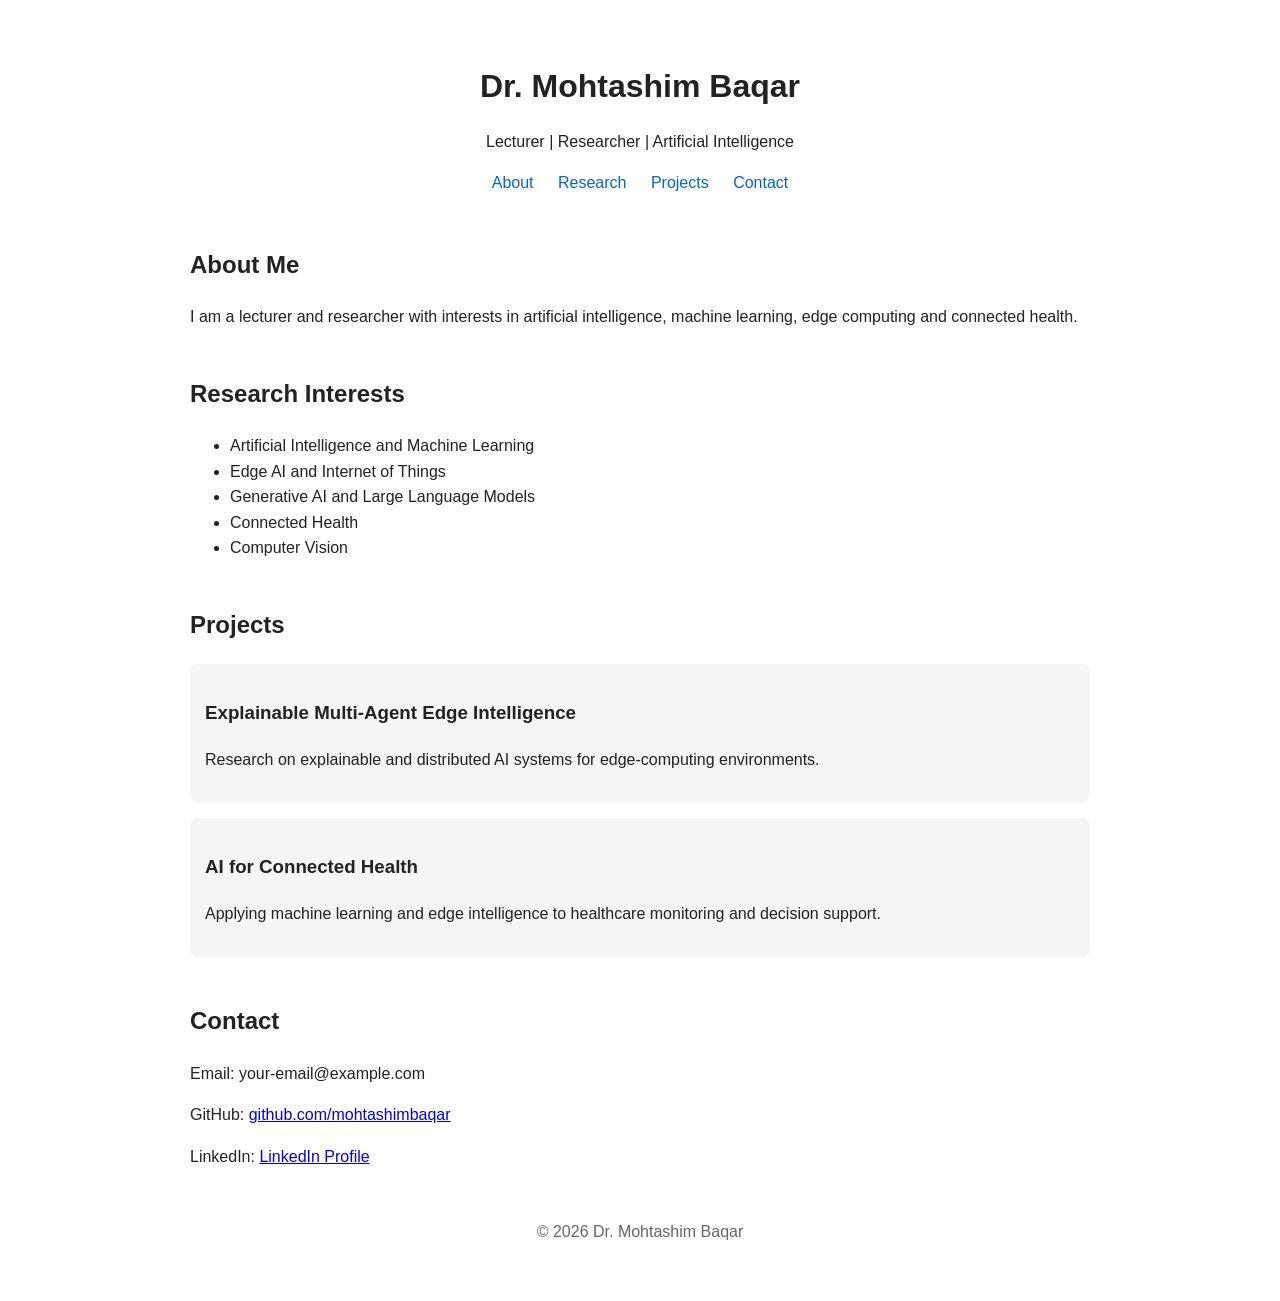
==== index.html @ 392f20ff "Create personal webpage for Dr. Mohtashim Baqar This HTML file serves as a personal webpage for Dr. " ====
<!DOCTYPE html>
<html lang="en">
<head>
    <meta charset="UTF-8">
    <meta name="viewport" content="width=device-width, initial-scale=1.0">

    <title>Dr. Mohtashim Baqar</title>

    <style>
        body {
            font-family: Arial, sans-serif;
            max-width: 900px;
            margin: auto;
            padding: 40px 20px;
            line-height: 1.6;
            color: #222;
        }

        header {
            text-align: center;
            margin-bottom: 50px;
        }

        h1 {
            margin-bottom: 5px;
        }

        nav a {
            margin: 0 10px;
            color: #0366d6;
            text-decoration: none;
        }

        section {
            margin-bottom: 45px;
        }

        .project {
            padding: 15px;
            margin-bottom: 15px;
            background: #f5f5f5;
            border-radius: 8px;
        }

        footer {
            text-align: center;
            margin-top: 50px;
            color: #666;
        }
    </style>
</head>

<body>

<header>
    <h1>Dr. Mohtashim Baqar</h1>
    <p>Lecturer | Researcher | Artificial Intelligence</p>

    <nav>
        <a href="#about">About</a>
        <a href="#research">Research</a>
        <a href="#projects">Projects</a>
        <a href="#contact">Contact</a>
    </nav>
</header>

<section id="about">
    <h2>About Me</h2>
    <p>
        I am a lecturer and researcher with interests in artificial
        intelligence, machine learning, edge computing and connected health.
    </p>
</section>

<section id="research">
    <h2>Research Interests</h2>

    <ul>
        <li>Artificial Intelligence and Machine Learning</li>
        <li>Edge AI and Internet of Things</li>
        <li>Generative AI and Large Language Models</li>
        <li>Connected Health</li>
        <li>Computer Vision</li>
    </ul>
</section>

<section id="projects">
    <h2>Projects</h2>

    <div class="project">
        <h3>Explainable Multi-Agent Edge Intelligence</h3>
        <p>
            Research on explainable and distributed AI systems for
            edge-computing environments.
        </p>
    </div>

    <div class="project">
        <h3>AI for Connected Health</h3>
        <p>
            Applying machine learning and edge intelligence to healthcare
            monitoring and decision support.
        </p>
    </div>
</section>

<section id="contact">
    <h2>Contact</h2>

    <p>Email: your-email@example.com</p>
    <p>
        GitHub:
        <a href="https://github.com/mohtashimbaqar">
            github.com/mohtashimbaqar
        </a>
    </p>

    <p>
        LinkedIn:
        <a href="https://www.linkedin.com/">
            LinkedIn Profile
        </a>
    </p>
</section>

<footer>
    <p>© 2026 Dr. Mohtashim Baqar</p>
</footer>

</body>
</html>
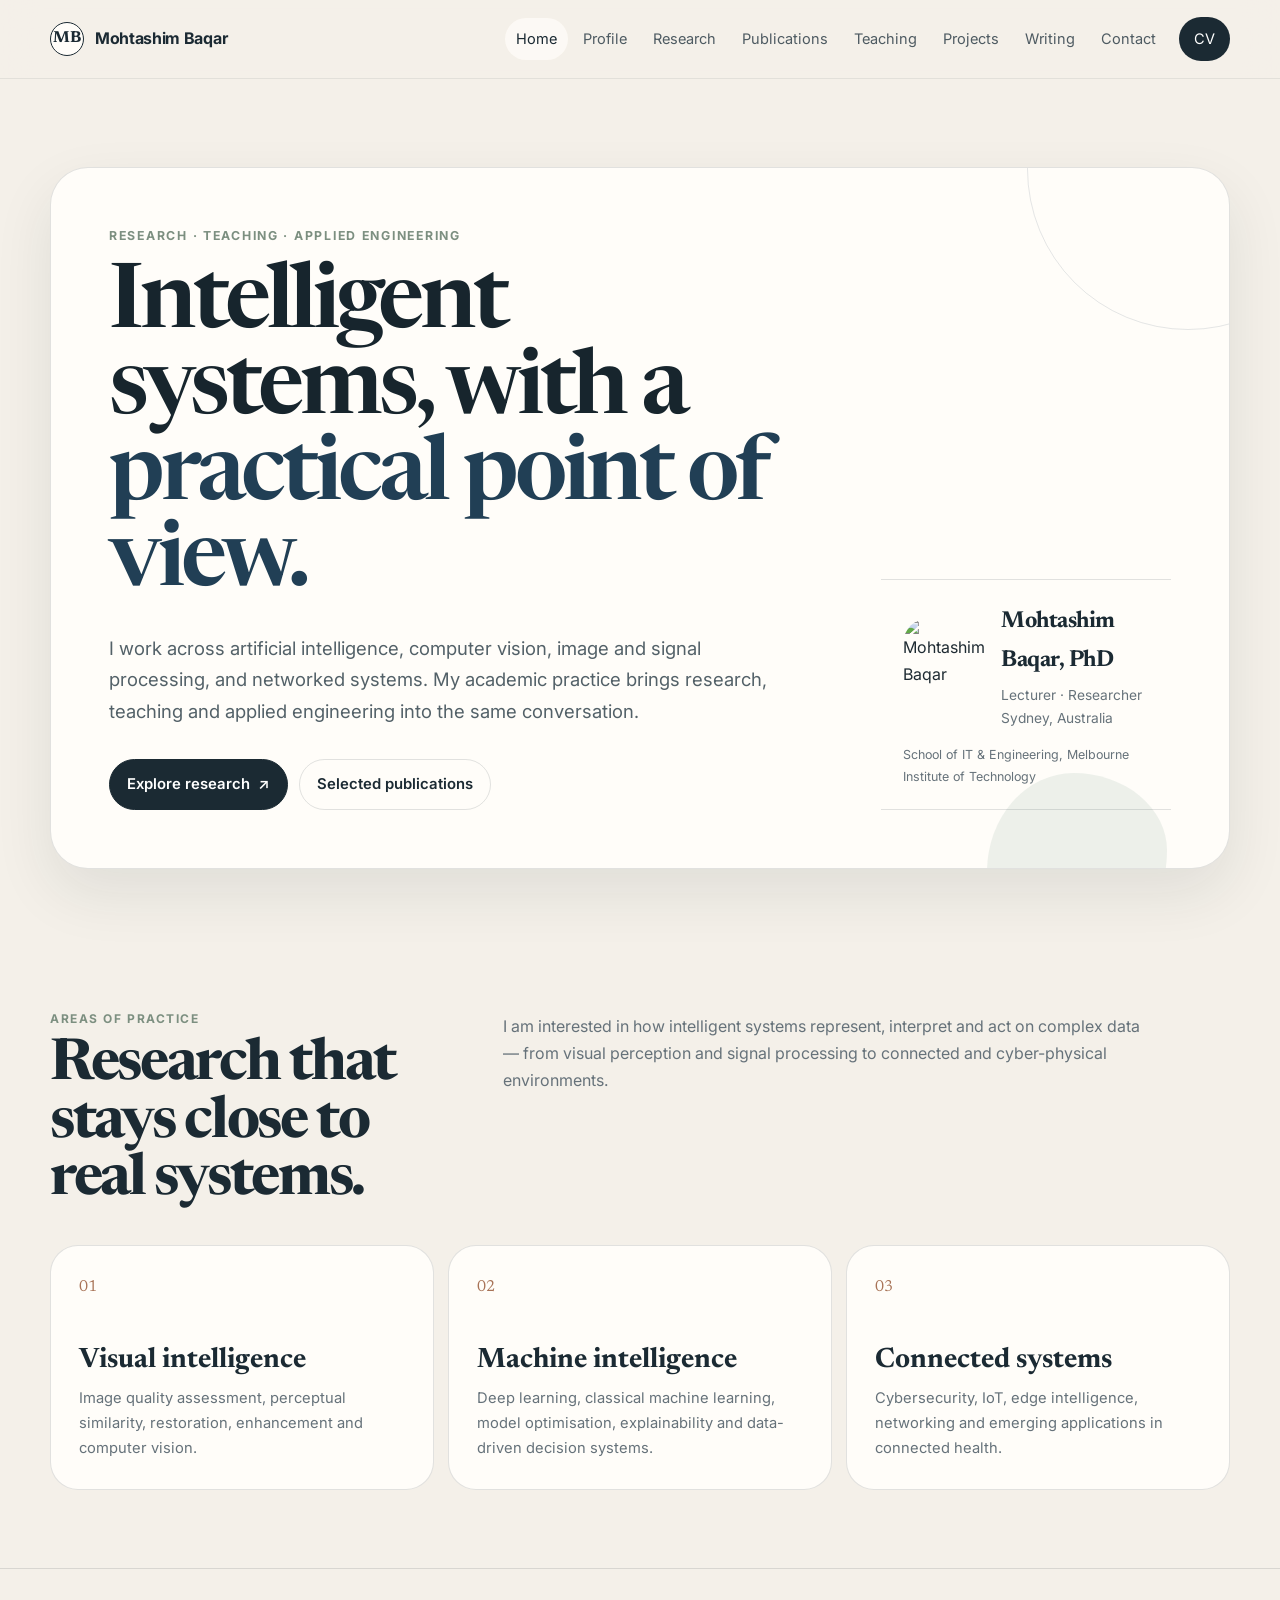
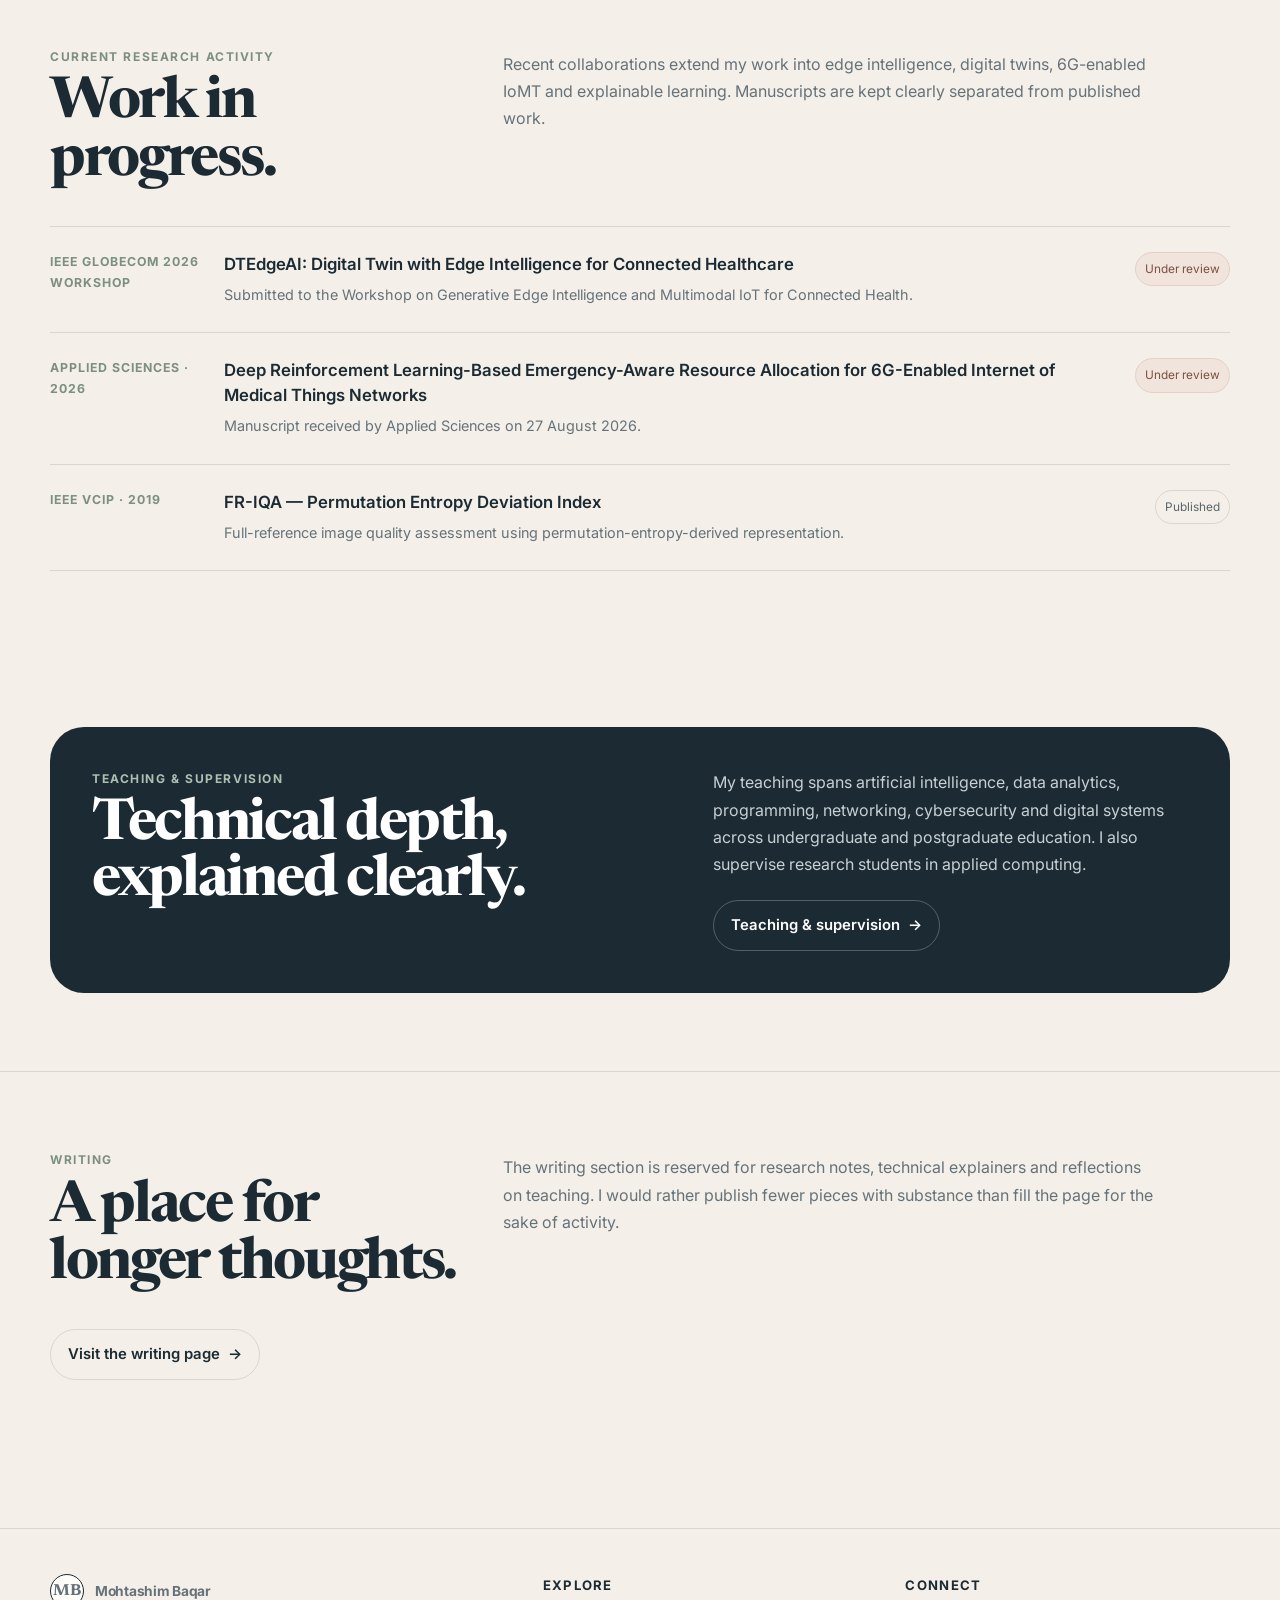
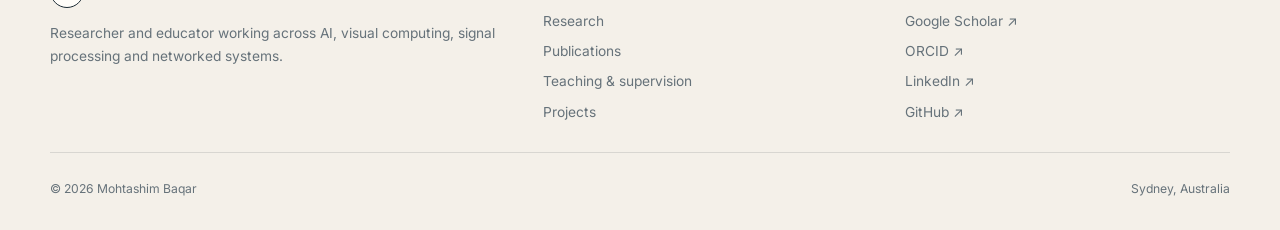
==== commit 9dd6884c: "Redesign homepage as refined human academic portfolio" ====
--- a/index.html
+++ b/index.html
@@ -1,131 +1,120 @@
-<!DOCTYPE html>
+<!doctype html>
 <html lang="en">
 <head>
-    <meta charset="UTF-8">
-    <meta name="viewport" content="width=device-width, initial-scale=1.0">
-
-    <title>Dr. Mohtashim Baqar</title>
-
-    <style>
-        body {
-            font-family: Arial, sans-serif;
-            max-width: 900px;
-            margin: auto;
-            padding: 40px 20px;
-            line-height: 1.6;
-            color: #222;
-        }
-
-        header {
-            text-align: center;
-            margin-bottom: 50px;
-        }
-
-        h1 {
-            margin-bottom: 5px;
-        }
-
-        nav a {
-            margin: 0 10px;
-            color: #0366d6;
-            text-decoration: none;
-        }
-
-        section {
-            margin-bottom: 45px;
-        }
-
-        .project {
-            padding: 15px;
-            margin-bottom: 15px;
-            background: #f5f5f5;
-            border-radius: 8px;
-        }
-
-        footer {
-            text-align: center;
-            margin-top: 50px;
-            color: #666;
-        }
-    </style>
+  <meta charset="utf-8">
+  <meta name="viewport" content="width=device-width,initial-scale=1">
+  <title>Mohtashim Baqar, PhD | Researcher & Educator</title>
+  <meta name="description" content="Mohtashim Baqar is a Sydney-based lecturer and researcher working across artificial intelligence, computer vision, image and signal processing, cybersecurity and networked systems.">
+  <meta name="theme-color" content="#f4f0e9">
+  <link rel="canonical" href="https://mohtashimbq.github.io/">
+  <link rel="icon" href="favicon.svg" type="image/svg+xml">
+  <link rel="stylesheet" href="assets/styles.css">
+  <meta property="og:title" content="Mohtashim Baqar, PhD">
+  <meta property="og:description" content="Research, teaching and applied engineering across AI, visual computing and networked systems.">
+  <meta property="og:type" content="website">
+  <meta property="og:url" content="https://mohtashimbq.github.io/">
+  <script type="application/ld+json">{"@context":"https://schema.org","@type":"Person","name":"Mohtashim Baqar","honorificSuffix":"PhD","jobTitle":"Lecturer","affiliation":{"@type":"CollegeOrUniversity","name":"Melbourne Institute of Technology"},"url":"https://mohtashimbq.github.io/","sameAs":["https://scholar.google.com/citations?user=G6kk2C8AAAAJ","https://orcid.org/0000-0002-4683-3783","https://www.linkedin.com/in/mohtashimbq","https://github.com/mohtashimbq"]}</script>
 </head>
-
 <body>
-
-<header>
-    <h1>Dr. Mohtashim Baqar</h1>
-    <p>Lecturer | Researcher | Artificial Intelligence</p>
-
-    <nav>
-        <a href="#about">About</a>
-        <a href="#research">Research</a>
-        <a href="#projects">Projects</a>
-        <a href="#contact">Contact</a>
+<a class="skip-link" href="#main">Skip to content</a>
+<header class="site-header">
+  <div class="container nav">
+    <a class="brand" href="index.html" aria-label="Mohtashim Baqar home"><span class="brand-mark">MB</span><span>Mohtashim Baqar</span></a>
+    <button class="menu-btn" aria-label="Open navigation" aria-expanded="false">☰</button>
+    <nav class="nav-links" aria-label="Primary navigation">
+      <a class="active" href="index.html">Home</a>
+      <a href="profile.html">Profile</a>
+      <a href="research.html">Research</a>
+      <a href="publications.html">Publications</a>
+      <a href="teaching.html">Teaching</a>
+      <a href="projects.html">Projects</a>
+      <a href="writing.html">Writing</a>
+      <a href="contact.html">Contact</a>
+      <a class="nav-cta" href="cv.html">CV</a>
     </nav>
+  </div>
 </header>
 
-<section id="about">
-    <h2>About Me</h2>
-    <p>
-        I am a lecturer and researcher with interests in artificial
-        intelligence, machine learning, edge computing and connected health.
-    </p>
-</section>
+<main id="main">
+  <section class="hero">
+    <div class="container">
+      <div class="hero-panel">
+        <div>
+          <div class="eyebrow">Research · Teaching · Applied engineering</div>
+          <h1>Intelligent systems, with a <em>practical point of view.</em></h1>
+          <p class="hero-copy">I work across artificial intelligence, computer vision, image and signal processing, and networked systems. My academic practice brings research, teaching and applied engineering into the same conversation.</p>
+          <div class="hero-actions">
+            <a class="btn btn-dark" href="research.html">Explore research <span aria-hidden="true">↗</span></a>
+            <a class="btn btn-light" href="publications.html">Selected publications</a>
+          </div>
+        </div>
+        <aside class="identity-card" aria-label="Profile summary">
+          <div class="identity-top">
+            <img class="identity-photo" src="https://avatars.githubusercontent.com/u/22490806?v=4" alt="Mohtashim Baqar" width="96" height="96">
+            <div><h2>Mohtashim Baqar, PhD</h2><p>Lecturer · Researcher</p><p>Sydney, Australia</p></div>
+          </div>
+          <p class="identity-note">School of IT & Engineering, Melbourne Institute of Technology</p>
+        </aside>
+      </div>
+    </div>
+  </section>
 
-<section id="research">
-    <h2>Research Interests</h2>
+  <section class="section">
+    <div class="container">
+      <div class="section-head">
+        <div><div class="kicker">Areas of practice</div><h2>Research that stays close to real systems.</h2></div>
+        <p>I am interested in how intelligent systems represent, interpret and act on complex data — from visual perception and signal processing to connected and cyber-physical environments.</p>
+      </div>
+      <div class="practice-grid">
+        <article class="practice-card"><div class="num">01</div><div><h3>Visual intelligence</h3><p>Image quality assessment, perceptual similarity, restoration, enhancement and computer vision.</p></div></article>
+        <article class="practice-card"><div class="num">02</div><div><h3>Machine intelligence</h3><p>Deep learning, classical machine learning, model optimisation, explainability and data-driven decision systems.</p></div></article>
+        <article class="practice-card"><div class="num">03</div><div><h3>Connected systems</h3><p>Cybersecurity, IoT, edge intelligence, networking and emerging applications in connected health.</p></div></article>
+      </div>
+    </div>
+  </section>
 
-    <ul>
-        <li>Artificial Intelligence and Machine Learning</li>
-        <li>Edge AI and Internet of Things</li>
-        <li>Generative AI and Large Language Models</li>
-        <li>Connected Health</li>
-        <li>Computer Vision</li>
-    </ul>
-</section>
+  <section class="section section-rule">
+    <div class="container">
+      <div class="section-head">
+        <div><div class="kicker">Current research activity</div><h2>Work in progress.</h2></div>
+        <p>Recent collaborations extend my work into edge intelligence, digital twins, 6G-enabled IoMT and explainable learning. Manuscripts are kept clearly separated from published work.</p>
+      </div>
+      <div class="work-list">
+        <article class="work-row"><div class="work-meta">IEEE GLOBECOM 2026 Workshop</div><div><h3>DTEdgeAI: Digital Twin with Edge Intelligence for Connected Healthcare</h3><p>Submitted to the Workshop on Generative Edge Intelligence and Multimodal IoT for Connected Health.</p></div><span class="tag review">Under review</span></article>
+        <article class="work-row"><div class="work-meta">Applied Sciences · 2026</div><div><h3>Deep Reinforcement Learning-Based Emergency-Aware Resource Allocation for 6G-Enabled Internet of Medical Things Networks</h3><p>Manuscript received by Applied Sciences on 27 August 2026.</p></div><span class="tag review">Under review</span></article>
+        <article class="work-row"><div class="work-meta">IEEE VCIP · 2019</div><div><h3>FR-IQA — Permutation Entropy Deviation Index</h3><p>Full-reference image quality assessment using permutation-entropy-derived representation.</p></div><span class="tag">Published</span></article>
+      </div>
+    </div>
+  </section>
 
-<section id="projects">
-    <h2>Projects</h2>
+  <section class="section">
+    <div class="container feature">
+      <div><div class="kicker" style="color:#aebfb2">Teaching & supervision</div><h2>Technical depth, explained clearly.</h2></div>
+      <div><p>My teaching spans artificial intelligence, data analytics, programming, networking, cybersecurity and digital systems across undergraduate and postgraduate education. I also supervise research students in applied computing.</p><a class="btn" href="teaching.html">Teaching & supervision <span aria-hidden="true">→</span></a></div>
+    </div>
+  </section>
 
-    <div class="project">
-        <h3>Explainable Multi-Agent Edge Intelligence</h3>
-        <p>
-            Research on explainable and distributed AI systems for
-            edge-computing environments.
-        </p>
+  <section class="section section-rule">
+    <div class="container">
+      <div class="section-head">
+        <div><div class="kicker">Writing</div><h2>A place for longer thoughts.</h2></div>
+        <p>The writing section is reserved for research notes, technical explainers and reflections on teaching. I would rather publish fewer pieces with substance than fill the page for the sake of activity.</p>
+      </div>
+      <div class="hero-actions"><a class="btn btn-light" href="writing.html">Visit the writing page <span aria-hidden="true">→</span></a></div>
     </div>
+  </section>
+</main>
 
-    <div class="project">
-        <h3>AI for Connected Health</h3>
-        <p>
-            Applying machine learning and edge intelligence to healthcare
-            monitoring and decision support.
-        </p>
+<footer class="footer">
+  <div class="container">
+    <div class="footer-grid">
+      <div><a class="brand" href="index.html"><span class="brand-mark">MB</span><span>Mohtashim Baqar</span></a><p>Researcher and educator working across AI, visual computing, signal processing and networked systems.</p></div>
+      <div><h4>Explore</h4><div class="footer-links"><a href="research.html">Research</a><a href="publications.html">Publications</a><a href="teaching.html">Teaching & supervision</a><a href="projects.html">Projects</a></div></div>
+      <div><h4>Connect</h4><div class="footer-links"><a href="https://scholar.google.com/citations?user=G6kk2C8AAAAJ" target="_blank" rel="noopener">Google Scholar ↗</a><a href="https://orcid.org/0000-0002-4683-3783" target="_blank" rel="noopener">ORCID ↗</a><a href="https://www.linkedin.com/in/mohtashimbq" target="_blank" rel="noopener">LinkedIn ↗</a><a href="https://github.com/mohtashimbq" target="_blank" rel="noopener">GitHub ↗</a></div></div>
     </div>
-</section>
-
-<section id="contact">
-    <h2>Contact</h2>
-
-    <p>Email: your-email@example.com</p>
-    <p>
-        GitHub:
-        <a href="https://github.com/mohtashimbaqar">
-            github.com/mohtashimbaqar
-        </a>
-    </p>
-
-    <p>
-        LinkedIn:
-        <a href="https://www.linkedin.com/">
-            LinkedIn Profile
-        </a>
-    </p>
-</section>
-
-<footer>
-    <p>© 2026 Dr. Mohtashim Baqar</p>
+    <div class="footer-bottom"><span>© <span data-year></span> Mohtashim Baqar</span><span>Sydney, Australia</span></div>
+  </div>
 </footer>
-
+<script src="assets/site.js"></script>
 </body>
 </html>
--- a/assets/styles.css
+++ b/assets/styles.css
@@ -0,0 +1,89 @@
+@import url('https://fonts.googleapis.com/css2?family=Inter:wght@400;500;600;700&family=Newsreader:opsz,wght@6..72,500;6..72,600&display=swap');
+
+:root{
+  --paper:#f4f0e9;
+  --paper-2:#ebe6dd;
+  --ink:#1b2a33;
+  --muted:#66727a;
+  --line:rgba(27,42,51,.13);
+  --white:#fffdf9;
+  --navy:#213f55;
+  --sage:#7c8f80;
+  --sage-soft:#dfe6df;
+  --clay:#a87357;
+  --shadow:0 24px 60px rgba(24,39,48,.09);
+  --radius:28px;
+  --max:1180px;
+}
+
+*{box-sizing:border-box}
+html{scroll-behavior:smooth}
+body{margin:0;background:var(--paper);color:var(--ink);font-family:Inter,system-ui,-apple-system,BlinkMacSystemFont,"Segoe UI",sans-serif;line-height:1.7;text-rendering:optimizeLegibility}
+a{color:inherit;text-decoration:none}
+img{display:block;max-width:100%}
+button,input,textarea{font:inherit}
+::selection{background:#d9e2dc;color:var(--ink)}
+.container{width:min(calc(100% - 40px),var(--max));margin:0 auto}
+.skip-link{position:absolute;left:-999px;top:10px;background:var(--ink);color:white;padding:10px 14px;border-radius:10px;z-index:999}.skip-link:focus{left:12px}
+
+.site-header{position:sticky;top:0;z-index:50;background:rgba(244,240,233,.88);backdrop-filter:blur(18px);border-bottom:1px solid rgba(27,42,51,.08)}
+.nav{min-height:78px;display:flex;align-items:center;gap:28px}
+.brand{display:flex;align-items:center;gap:11px;font-weight:700;letter-spacing:-.02em}
+.brand-mark{width:34px;height:34px;border:1px solid var(--ink);border-radius:50%;display:grid;place-items:center;font-family:Newsreader,serif;font-size:1rem;background:var(--white)}
+.nav-links{margin-left:auto;display:flex;align-items:center;gap:4px}
+.nav-links a{font-size:.91rem;color:#4e5b62;padding:9px 11px;border-radius:999px}
+.nav-links a:hover,.nav-links a.active{color:var(--ink);background:rgba(255,253,249,.72)}
+.nav-links .nav-cta{margin-left:8px;background:var(--ink);color:white;padding:10px 15px}
+.nav-links .nav-cta:hover{background:var(--navy);color:white}
+.menu-btn{display:none;margin-left:auto;width:42px;height:42px;border:1px solid var(--line);border-radius:50%;background:var(--white);color:var(--ink);cursor:pointer}
+
+.hero{padding:88px 0 62px}
+.hero-panel{position:relative;overflow:hidden;background:var(--white);border:1px solid var(--line);border-radius:38px;box-shadow:var(--shadow);padding:58px;display:grid;grid-template-columns:minmax(0,1.35fr) minmax(250px,.65fr);gap:54px;align-items:end}
+.hero-panel:before{content:"";position:absolute;width:320px;height:320px;border:1px solid rgba(33,63,85,.12);border-radius:50%;right:-120px;top:-160px}
+.hero-panel:after{content:"";position:absolute;width:180px;height:180px;background:var(--sage-soft);border-radius:48% 52% 44% 56%/55% 43% 57% 45%;right:62px;bottom:-85px;opacity:.55}
+.eyebrow{font-size:.77rem;font-weight:700;letter-spacing:.14em;text-transform:uppercase;color:var(--sage);margin-bottom:16px}
+.hero h1,.page-hero h1{font-family:Newsreader,Georgia,serif;font-weight:600;letter-spacing:-.045em;line-height:.96;margin:0;color:#17252d}
+.hero h1{font-size:clamp(3.6rem,7vw,6.8rem);max-width:820px}
+.hero h1 em{font-style:normal;color:var(--navy)}
+.hero-copy{font-size:1.16rem;color:#536168;max-width:720px;margin:26px 0 0}
+.hero-actions{display:flex;gap:11px;flex-wrap:wrap;margin-top:31px}
+.btn{display:inline-flex;align-items:center;gap:8px;justify-content:center;padding:12px 17px;border-radius:999px;border:1px solid var(--line);font-weight:600;font-size:.93rem;transition:.2s ease}
+.btn:hover{transform:translateY(-1px)}
+.btn-dark{background:var(--ink);color:white;border-color:var(--ink)}
+.btn-light{background:transparent;color:var(--ink)}
+
+.identity-card{position:relative;z-index:2;justify-self:end;width:min(100%,290px);padding:22px;border-top:1px solid var(--line);border-bottom:1px solid var(--line)}
+.identity-top{display:flex;gap:16px;align-items:center}
+.identity-photo{width:96px;height:96px;object-fit:cover;border-radius:26px;filter:saturate(.84) contrast(.98)}
+.identity-card h2{font-family:Newsreader,serif;font-size:1.45rem;margin:0 0 3px;letter-spacing:-.02em}.identity-card p{margin:0;color:var(--muted);font-size:.86rem}.identity-note{font-size:.78rem!important;margin-top:14px!important}
+
+.section{padding:78px 0}.section-sm{padding:42px 0}.section-rule{border-top:1px solid var(--line)}
+.section-head{display:grid;grid-template-columns:.72fr 1.28fr;gap:44px;align-items:start;margin-bottom:35px}.section-head h2{font-family:Newsreader,serif;font-size:clamp(2.35rem,4.5vw,4rem);letter-spacing:-.04em;line-height:1;margin:0}.section-head p{margin:4px 0 0;color:var(--muted);max-width:650px}
+.kicker{font-size:.75rem;text-transform:uppercase;letter-spacing:.13em;font-weight:700;color:var(--sage);margin-bottom:8px}
+
+.practice-grid{display:grid;grid-template-columns:repeat(3,1fr);gap:14px}.practice-card{min-height:245px;background:var(--white);border:1px solid var(--line);border-radius:var(--radius);padding:28px;display:flex;flex-direction:column;justify-content:space-between}.practice-card .num{font-family:Newsreader,serif;font-size:1rem;color:var(--clay)}.practice-card h3{font-family:Newsreader,serif;font-size:1.75rem;line-height:1.1;margin:0 0 10px}.practice-card p{margin:0;color:var(--muted);font-size:.92rem}
+
+.work-list{border-top:1px solid var(--line)}.work-row{display:grid;grid-template-columns:150px 1fr auto;gap:24px;padding:25px 0;border-bottom:1px solid var(--line);align-items:start}.work-meta{font-size:.77rem;text-transform:uppercase;letter-spacing:.08em;color:var(--sage);font-weight:700}.work-row h3{margin:0;font-size:1.05rem;line-height:1.45;font-weight:600}.work-row p{margin:7px 0 0;color:var(--muted);font-size:.9rem}.tag{font-size:.74rem;padding:6px 9px;border-radius:999px;border:1px solid var(--line);color:#59656c;white-space:nowrap}.tag.review{background:#f0e4dd;border-color:#e6d0c5;color:#7d513f}
+
+.feature{background:var(--ink);color:white;border-radius:34px;padding:42px;display:grid;grid-template-columns:1.1fr .9fr;gap:40px}.feature h2{font-family:Newsreader,serif;font-size:clamp(2.4rem,4.5vw,4.2rem);line-height:.98;letter-spacing:-.04em;margin:0}.feature p{color:#c7d0d4;margin:0}.feature .btn{border-color:rgba(255,255,255,.25);color:white;margin-top:22px}
+
+.page-hero{padding:78px 0 50px}.page-hero .intro{max-width:760px;margin-top:20px;color:var(--muted);font-size:1.08rem}.page-hero h1{font-size:clamp(3.1rem,6vw,5.6rem)}
+.breadcrumb{font-size:.8rem;color:var(--muted);margin-bottom:14px}
+.two-col{display:grid;grid-template-columns:.78fr 1.22fr;gap:60px}.aside-label{position:sticky;top:110px;height:max-content}.aside-label h3{font-family:Newsreader,serif;font-size:1.9rem;margin:0 0 10px}.aside-label p{font-size:.88rem;color:var(--muted);margin:0}
+.prose h2{font-family:Newsreader,serif;font-size:2.2rem;margin:0 0 14px}.prose h3{font-size:1rem;margin:30px 0 8px}.prose p{color:#4f5e65;margin:0 0 17px}.prose ul{padding-left:20px;color:#4f5e65}
+.timeline{border-top:1px solid var(--line)}.timeline-item{display:grid;grid-template-columns:150px 1fr;gap:24px;padding:25px 0;border-bottom:1px solid var(--line)}.timeline-item .when{color:var(--sage);font-size:.82rem;font-weight:700}.timeline-item h3{margin:0 0 4px;font-size:1rem}.timeline-item p{margin:0;color:var(--muted);font-size:.9rem}
+
+.cards-2{display:grid;grid-template-columns:repeat(2,1fr);gap:14px}.plain-card{background:var(--white);border:1px solid var(--line);border-radius:24px;padding:26px}.plain-card h3{font-family:Newsreader,serif;font-size:1.6rem;line-height:1.1;margin:0 0 10px}.plain-card p{margin:0;color:var(--muted);font-size:.91rem}.plain-card .meta{margin-top:16px;font-size:.78rem;color:var(--sage);font-weight:700}
+
+.institution{padding:27px 0;border-top:1px solid var(--line)}.institution:last-child{border-bottom:1px solid var(--line)}.institution-head{display:flex;justify-content:space-between;gap:20px;align-items:baseline;margin-bottom:15px}.institution h3{font-family:Newsreader,serif;font-size:1.75rem;margin:0}.institution .place{color:var(--muted);font-size:.84rem}.course-pills{display:flex;flex-wrap:wrap;gap:8px}.course-pill{padding:7px 10px;border-radius:999px;background:var(--white);border:1px solid var(--line);font-size:.79rem;color:#536168}
+.supervision-card{background:var(--white);border:1px solid var(--line);border-radius:26px;padding:26px}.supervision-card .status{display:inline-block;font-size:.72rem;padding:6px 9px;border-radius:999px;background:var(--sage-soft);color:#506354;font-weight:700;margin-bottom:13px}.supervision-card h3{font-family:Newsreader,serif;font-size:1.55rem;margin:0 0 7px}.supervision-card p{margin:4px 0;color:var(--muted);font-size:.9rem}
+
+.pub-group{margin-bottom:48px}.pub-group h2{font-family:Newsreader,serif;font-size:2rem;margin:0 0 18px}.publication{display:grid;grid-template-columns:70px 1fr auto;gap:18px;padding:20px 0;border-top:1px solid var(--line)}.publication:last-child{border-bottom:1px solid var(--line)}.pub-year{color:var(--sage);font-size:.82rem;font-weight:700}.publication h3{margin:0;font-size:.98rem;line-height:1.5}.publication p{margin:6px 0 0;color:var(--muted);font-size:.87rem}.pub-state{font-size:.73rem;border:1px solid var(--line);padding:6px 9px;border-radius:999px;height:max-content;color:#59656c}
+
+.contact-grid{display:grid;grid-template-columns:1fr 1fr;gap:14px}.contact-card{background:var(--white);border:1px solid var(--line);border-radius:26px;padding:28px}.contact-card h3{font-family:Newsreader,serif;font-size:1.7rem;margin:0 0 16px}.contact-link{display:flex;justify-content:space-between;gap:20px;padding:13px 0;border-top:1px solid var(--line);font-size:.91rem}.contact-link span{color:var(--muted)}
+
+.footer{padding:45px 0 30px;margin-top:70px;border-top:1px solid var(--line)}.footer-grid{display:grid;grid-template-columns:1.4fr 1fr 1fr;gap:38px}.footer h4{font-size:.82rem;text-transform:uppercase;letter-spacing:.1em;margin:0 0 13px}.footer p,.footer a{font-size:.86rem;color:var(--muted)}.footer-links{display:grid;gap:7px}.footer-bottom{display:flex;justify-content:space-between;gap:20px;padding-top:26px;margin-top:28px;border-top:1px solid var(--line);font-size:.76rem;color:var(--muted)}
+
+@media(max-width:980px){.nav-links{display:none;position:absolute;top:78px;left:20px;right:20px;background:var(--white);border:1px solid var(--line);border-radius:22px;padding:12px;box-shadow:var(--shadow);flex-direction:column;align-items:stretch}.nav-links.open{display:flex}.nav-links .nav-cta{margin-left:0}.menu-btn{display:block}.hero-panel{grid-template-columns:1fr;padding:42px}.identity-card{justify-self:start;width:100%;max-width:420px}.section-head,.two-col,.feature{grid-template-columns:1fr}.aside-label{position:static}.practice-grid{grid-template-columns:1fr 1fr}.work-row{grid-template-columns:115px 1fr}.work-row .tag{grid-column:2;justify-self:start}.footer-grid{grid-template-columns:1fr 1fr}}
+@media(max-width:680px){.container{width:min(calc(100% - 26px),var(--max))}.hero{padding-top:48px}.hero-panel{padding:30px;border-radius:28px}.hero h1{font-size:3.2rem}.identity-photo{width:78px;height:78px;border-radius:20px}.section{padding:58px 0}.section-head{gap:16px}.practice-grid,.cards-2,.contact-grid{grid-template-columns:1fr}.practice-card{min-height:210px}.work-row{grid-template-columns:1fr;gap:7px}.work-row .tag{grid-column:1}.timeline-item{grid-template-columns:1fr;gap:6px}.publication{grid-template-columns:52px 1fr}.pub-state{grid-column:2;justify-self:start}.institution-head{display:block}.footer-grid{grid-template-columns:1fr}.footer-bottom{display:block}.feature{padding:30px}.page-hero{padding-top:52px}}
+@media(prefers-reduced-motion:reduce){html{scroll-behavior:auto}.btn{transition:none}}
